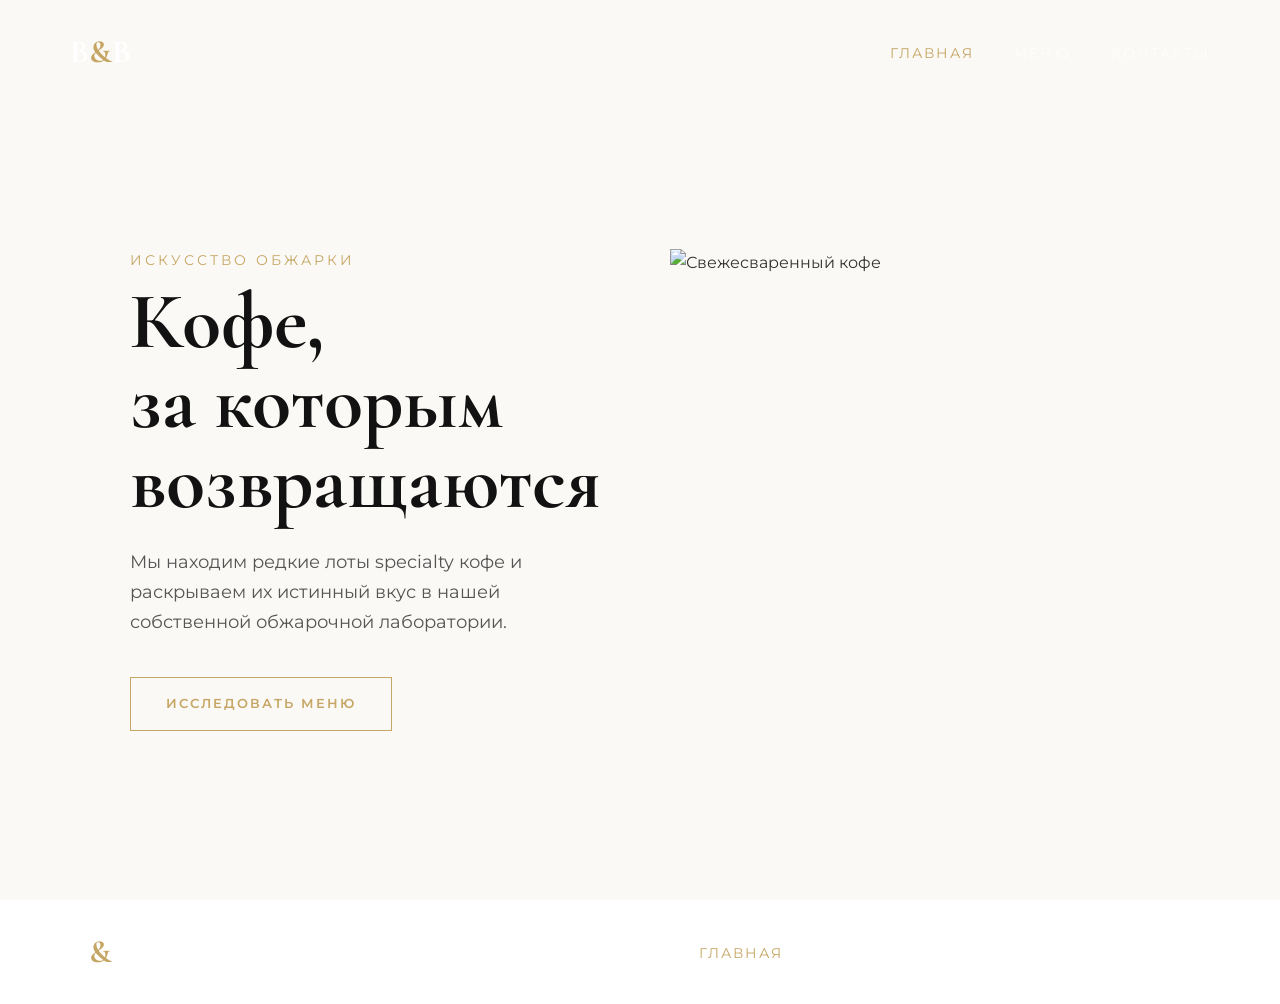
==== prjct_cofe/public/index.html @ 15b3157c "legacy-код загрузка учебного legacy-кода для последующего его изменения и переработки" ====
<!DOCTYPE html>
<html lang="ru">
<head>
    <meta charset="UTF-8">
    <meta name="viewport" content="width=device-width, initial-scale=1.0">
    <title>Beans & Brew | Specialty Coffee House</title>
    <link rel="preconnect" href="https://fonts.googleapis.com">
    <link rel="preconnect" href="https://fonts.gstatic.com" crossorigin>
    <link href="https://fonts.googleapis.com/css2?family=Cormorant+Garamond:wght@600;700&family=Montserrat:wght@300;400;600&display=swap" rel="stylesheet">
    <link rel="stylesheet" href="style.css">
</head>
<body>
    <header>
        <nav class="container">
            <a href="index.html" class="logo">B<span>&</span>B</a>
            <ul class="nav-links">
                <li><a href="index.html" class="active">Главная</a></li>
                <li><a href="menu.html">Меню</a></li>
                <li><a href="contact.html">Контакты</a></li>
            </ul>
        </nav>
    </header>

    <section class="hero-premium">
        <div class="container hero-split">
            <div class="hero-content">
                <span class="subtitle">Искусство обжарки</span>
                <h1>Кофе,<br> за которым<br> возвращаются</h1>
                <p>Мы находим редкие лоты specialty кофе и раскрываем их истинный вкус в нашей собственной обжарочной лаборатории.</p>
                <a href="menu.html" class="btn-premium">Исследовать меню</a>
            </div>
            <div class="hero-image-wrap">
                <img src="https://images.unsplash.com/photo-1595434091143-b375ace5d516?q=80&w=1000&auto=format&fit=crop" alt="Свежесваренный кофе" class="hero-img">
            </div>
        </div>
    </section>
    <header>
    <div class="container">
        <nav>
            <a href="index.html" class="logo">B<span>&</span>B</a>
            <ul class="nav-links">
                <li><a href="index.html" class="active">Главная</a></li>
                <li><a href="menu.html">Меню</a></li>
                <li><a href="contact.html">Контакты</a></li>
                <li><a href="admin-login.html">Админ-панель</a></li> <!-- Добавляем эту строку -->
            </ul>
        </nav>
    </div>
</header>

    <script src="script.js"></script>
</body>
</html>
---- prjct_cofe/public/style.css ----
:root {
    --bg-dark: #121212;     
    --bg-card: #1e1e1e;      
    --text-main: #e0e0e0;   
    --text-muted: #a0a0a0;
    --accent: #c6a664;       
    --accent-hover: #e0c990;
    --border: #333333;
    
  
    --font-heading: 'Cormorant Garamond', serif;
    --font-body: 'Montserrat', sans-serif;
}


* { margin: 0; padding: 0; box-sizing: border-box; }

body {
    font-family: var(--font-body);
    background-color: #fff; 
    color: #333;
    line-height: 1.7;
    -webkit-font-smoothing: antialiased;
}

body.dark-bg {
    background-color: var(--bg-dark);
    color: var(--text-main);
}

.container {
    max-width: 1200px;
    margin: 0 auto;
    padding: 0 30px;
}

header {
    background: transparent;
    padding: 25px 0;
    position: absolute; 
    width: 100%;
    z-index: 100;
}

body.dark-bg header, header.scrolled {
    position: fixed;
    background: rgba(18, 18, 18, 0.95);
    backdrop-filter: blur(5px);
    border-bottom: 1px solid var(--border);
    padding: 15px 0;
    transition: all 0.3s ease;
}

nav {
    display: flex;
    justify-content: space-between;
    align-items: center;
}

.logo {
    font-family: var(--font-heading);
    font-size: 2rem;
    font-weight: 700;
    text-decoration: none;
    color: #fff; 
}
.logo span { color: var(--accent); }

body.dark-bg .logo { color: #fff; }

.nav-links {
    list-style: none;
    display: flex;
    gap: 40px;
}

.nav-links a {
    text-decoration: none;
    color: rgba(255,255,255,0.8);
    font-size: 0.9rem;
    text-transform: uppercase;
    letter-spacing: 2px;
    font-weight: 400;
    transition: color 0.3s;
}

.nav-links a:hover, .nav-links a.active {
    color: var(--accent);
}

.subtitle {
    font-size: 0.85rem;
    text-transform: uppercase;
    letter-spacing: 3px;
    color: var(--accent);
    display: block;
    margin-bottom: 10px;
}

.section-title {
    font-family: var(--font-heading);
    font-size: 3.5rem;
    font-weight: 600;
    line-height: 1.1;
    margin-bottom: 30px;
}
.dark-bg .section-title { color: #fff; }

.btn-premium {
    display: inline-block;
    padding: 15px 35px;
    border: 1px solid var(--accent);
    color: var(--accent);
    text-decoration: none;
    text-transform: uppercase;
    letter-spacing: 2px;
    font-size: 0.8rem;
    font-weight: 600;
    transition: all 0.3s ease;
    background: transparent;
    cursor: pointer;
}

.btn-premium:hover {
    background: var(--accent);
    color: var(--bg-dark);
}

.hero-premium {
    height: 100vh;
    display: flex;
    align-items: center;
    overflow: hidden;
    position: relative;
    background: #fbf9f6; 
}

.hero-split {
    display: grid;
    grid-template-columns: 1fr 1fr;
    align-items: center;
    gap: 60px;
    padding-top: 80px; 
}

.hero-content h1 {
    font-family: var(--font-heading);
    font-size: 5rem;
    font-weight: 700;
    line-height: 1.0;
    margin-bottom: 25px;
    color: var(--bg-dark);
}

.hero-content p {
    color: #555;
    font-size: 1.1rem;
    margin-bottom: 40px;
    max-width: 480px;
}

.hero-image-wrap {
    position: relative;
    height: 100%;
}

.hero-img {
    width: 100%;
    height: 110vh; 
    object-fit: cover;
    object-position: center;
}

.page-content { padding: 150px 0 80px; } 

.text-center-block {
    text-align: center;
    max-width: 700px;
    margin: 0 auto 80px;
}

.menu-premium-grid {
    display: grid;
    grid-template-columns: 1fr 1fr; 
    gap: 30px 60px;
}

.menu-card {
    padding: 10px 0;
}

.menu-card-header {
    display: flex;
    justify-content: space-between;
    align-items: baseline;
    margin-bottom: 10px;
}

.menu-card h3 {
    font-family: var(--font-body);
    font-size: 1.1rem;
    font-weight: 600;
    color: #fff;
    white-space: nowrap;
}

.dots {
    flex-grow: 1;
    border-bottom: 1px dashed var(--border);
    margin: 0 15px;
}

.price {
    font-family: var(--font-heading);
    color: var(--accent);
    font-size: 1.4rem;
    font-weight: 700;
}

.menu-card p {
    color: var(--text-muted);
    font-size: 0.95rem;
    font-weight: 300;
}

.contact-wrap {
    display: grid;
    grid-template-columns: 1fr 1.5fr;
    gap: 80px;
    align-items: start;
}

.info-details { margin-top: 50px; }
.info-details p {
    font-size: 1.1rem;
    margin-bottom: 15px;
    color: var(--text-main);
}
.info-details .phone {
    font-size: 1.5rem;
    color: #fff;
    font-weight: 600;
    margin-top: 30px;
}

.premium-form .form-group {
    position: relative;
    margin-bottom: 30px;
}

.premium-form input,
.premium-form textarea {
    width: 100%;
    padding: 15px 0;
    background: transparent;
    border: none;
    border-bottom: 1px solid var(--border);
    color: #fff;
    font-family: var(--font-body);
    font-size: 1rem;
    transition: border-color 0.3s;
}

.premium-form input:focus,
.premium-form textarea:focus {
    outline: none;
    border-bottom-color: var(--accent);
}

.premium-form label {
    position: absolute;
    top: 15px;
    left: 0;
    color: var(--text-muted);
    pointer-events: none;
    transition: all 0.3s ease;
    font-size: 1rem;
}

.premium-form input:focus + label,
.premium-form input:not(:placeholder-shown) + label,
.premium-form textarea:focus + label,
.premium-form textarea:not(:placeholder-shown) + label {
    top: -10px;
    font-size: 0.75rem;
    color: var(--accent);
    text-transform: uppercase;
    letter-spacing: 1px;
}

@media (max-width: 992px) {
    .hero-split, .contact-wrap, .menu-premium-grid {
        grid-template-columns: 1fr;
        gap: 40px;
    }
    .hero-content h1 { font-size: 3.5rem; }
    .hero-img { height: 60vh; }
    .section-title { font-size: 2.5rem; }
}
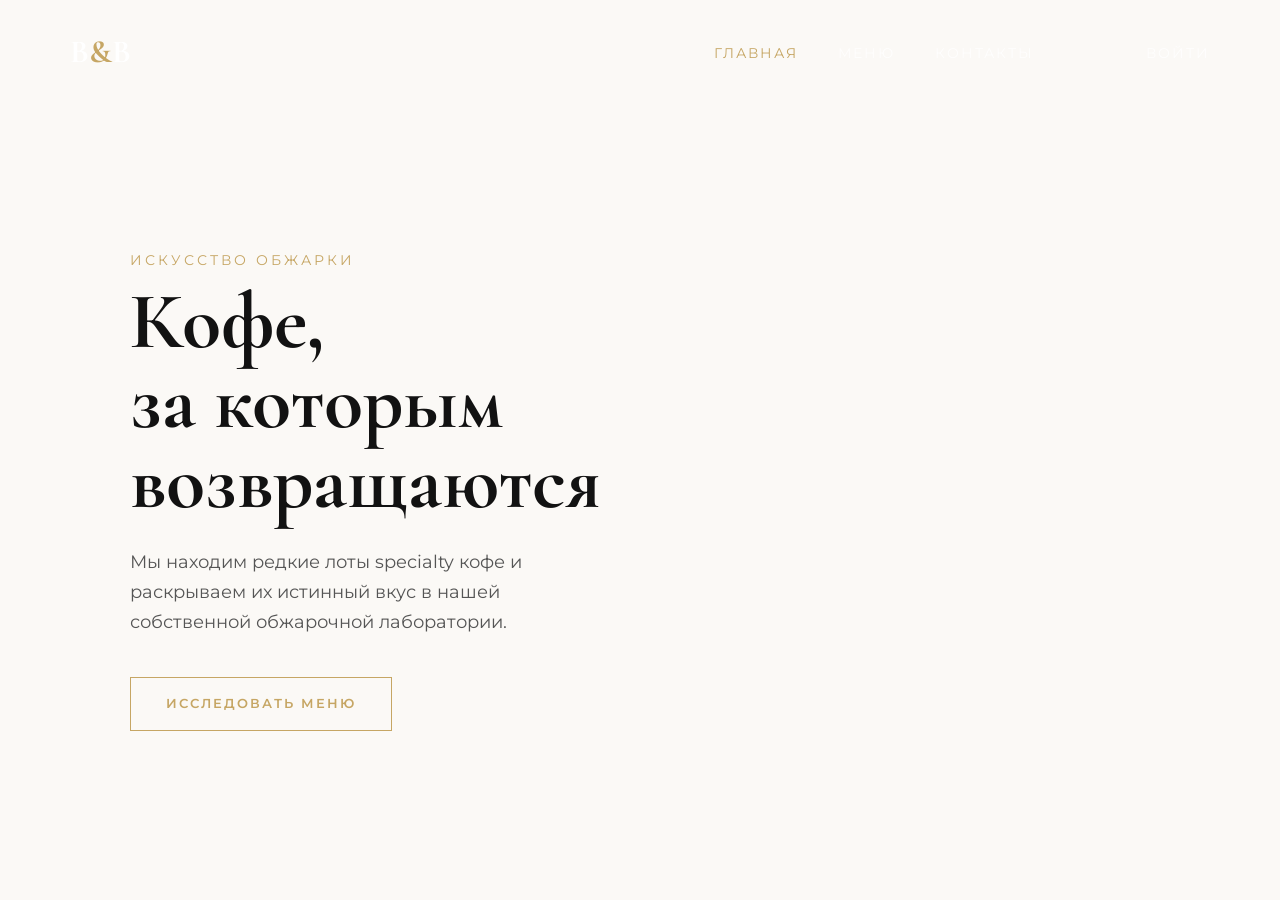
==== commit 2d3d1f2c: "Авторизация добавлена функция авторизации пользователя / проведены некоторые доработки" ====
--- a/prjct_cofe/public/index.html
+++ b/prjct_cofe/public/index.html
@@ -7,7 +7,7 @@
     <link rel="preconnect" href="https://fonts.googleapis.com">
     <link rel="preconnect" href="https://fonts.gstatic.com" crossorigin>
     <link href="https://fonts.googleapis.com/css2?family=Cormorant+Garamond:wght@600;700&family=Montserrat:wght@300;400;600&display=swap" rel="stylesheet">
-    <link rel="stylesheet" href="style.css">
+    <link rel="stylesheet" href="css/style.css">
 </head>
 <body>
     <header>
@@ -17,6 +17,8 @@
                 <li><a href="index.html" class="active">Главная</a></li>
                 <li><a href="menu.html">Меню</a></li>
                 <li><a href="contact.html">Контакты</a></li>
+                <span id="userStatus" style="margin-left: 1rem; color: #8B4513; font-weight: 600;"></span>
+                <li><a href="auth.html" id="authLink" style="margin-left: 1rem;">Личный кабинет</a></li>
             </ul>
         </nav>
     </header>
@@ -29,25 +31,35 @@
                 <p>Мы находим редкие лоты specialty кофе и раскрываем их истинный вкус в нашей собственной обжарочной лаборатории.</p>
                 <a href="menu.html" class="btn-premium">Исследовать меню</a>
             </div>
-            <div class="hero-image-wrap">
-                <img src="https://images.unsplash.com/photo-1595434091143-b375ace5d516?q=80&w=1000&auto=format&fit=crop" alt="Свежесваренный кофе" class="hero-img">
-            </div>
         </div>
     </section>
-    <header>
-    <div class="container">
-        <nav>
-            <a href="index.html" class="logo">B<span>&</span>B</a>
-            <ul class="nav-links">
-                <li><a href="index.html" class="active">Главная</a></li>
-                <li><a href="menu.html">Меню</a></li>
-                <li><a href="contact.html">Контакты</a></li>
-                <li><a href="admin-login.html">Админ-панель</a></li> <!-- Добавляем эту строку -->
-            </ul>
-        </nav>
-    </div>
-</header>
 
-    <script src="script.js"></script>
+    <script>
+        function checkUserStatus() {
+            const user = JSON.parse(localStorage.getItem('user-data') || 'null');
+            const token = localStorage.getItem('user-token');
+            
+            const userStatus = document.getElementById('userStatus');
+            const authLink = document.getElementById('authLink');
+            
+            if (user && token) {
+                userStatus.textContent = `👤 ${user.username}`;
+                authLink.textContent = 'Выйти';
+                authLink.onclick = (e) => {
+                    e.preventDefault();
+                    localStorage.removeItem('user-token');
+                    localStorage.removeItem('user-data');
+                    location.reload();
+                };
+            } else {
+                userStatus.textContent = '';
+                authLink.textContent = 'Войти';
+                authLink.href = 'auth.html';
+                authLink.onclick = null;
+            }
+        }
+        
+        document.addEventListener('DOMContentLoaded', checkUserStatus);
+    </script>
 </body>
 </html>
--- a/prjct_cofe/public/css/style.css
+++ b/prjct_cofe/public/css/style.css
@@ -0,0 +1,299 @@
+:root {
+    --bg-dark: #121212;     
+    --bg-card: #1e1e1e;      
+    --text-main: #e0e0e0;   
+    --text-muted: #a0a0a0;
+    --accent: #c6a664;       
+    --accent-hover: #e0c990;
+    --border: #333333;
+    
+  
+    --font-heading: 'Cormorant Garamond', serif;
+    --font-body: 'Montserrat', sans-serif;
+}
+
+
+* { margin: 0; padding: 0; box-sizing: border-box; }
+
+body {
+    font-family: var(--font-body);
+    background-color: #fff; 
+    color: #333;
+    line-height: 1.7;
+    -webkit-font-smoothing: antialiased;
+}
+
+body.dark-bg {
+    background-color: var(--bg-dark);
+    color: var(--text-main);
+}
+
+.container {
+    max-width: 1200px;
+    margin: 0 auto;
+    padding: 0 30px;
+}
+
+header {
+    background: transparent;
+    padding: 25px 0;
+    position: absolute; 
+    width: 100%;
+    z-index: 100;
+}
+
+body.dark-bg header, header.scrolled {
+    position: fixed;
+    background: rgba(18, 18, 18, 0.95);
+    backdrop-filter: blur(5px);
+    border-bottom: 1px solid var(--border);
+    padding: 15px 0;
+    transition: all 0.3s ease;
+}
+
+nav {
+    display: flex;
+    justify-content: space-between;
+    align-items: center;
+}
+
+.logo {
+    font-family: var(--font-heading);
+    font-size: 2rem;
+    font-weight: 700;
+    text-decoration: none;
+    color: #fff; 
+}
+.logo span { color: var(--accent); }
+
+body.dark-bg .logo { color: #fff; }
+
+.nav-links {
+    list-style: none;
+    display: flex;
+    gap: 40px;
+}
+
+.nav-links a {
+    text-decoration: none;
+    color: rgba(255,255,255,0.8);
+    font-size: 0.9rem;
+    text-transform: uppercase;
+    letter-spacing: 2px;
+    font-weight: 400;
+    transition: color 0.3s;
+}
+
+.nav-links a:hover, .nav-links a.active {
+    color: var(--accent);
+}
+
+.subtitle {
+    font-size: 0.85rem;
+    text-transform: uppercase;
+    letter-spacing: 3px;
+    color: var(--accent);
+    display: block;
+    margin-bottom: 10px;
+}
+
+.section-title {
+    font-family: var(--font-heading);
+    font-size: 3.5rem;
+    font-weight: 600;
+    line-height: 1.1;
+    margin-bottom: 30px;
+}
+.dark-bg .section-title { color: #fff; }
+
+.btn-premium {
+    display: inline-block;
+    padding: 15px 35px;
+    border: 1px solid var(--accent);
+    color: var(--accent);
+    text-decoration: none;
+    text-transform: uppercase;
+    letter-spacing: 2px;
+    font-size: 0.8rem;
+    font-weight: 600;
+    transition: all 0.3s ease;
+    background: transparent;
+    cursor: pointer;
+}
+
+.btn-premium:hover {
+    background: var(--accent);
+    color: var(--bg-dark);
+}
+
+.hero-premium {
+    height: 100vh;
+    display: flex;
+    align-items: center;
+    overflow: hidden;
+    position: relative;
+    background: #fbf9f6; 
+}
+
+.hero-split {
+    display: grid;
+    grid-template-columns: 1fr 1fr;
+    align-items: center;
+    gap: 60px;
+    padding-top: 80px; 
+}
+
+.hero-content h1 {
+    font-family: var(--font-heading);
+    font-size: 5rem;
+    font-weight: 700;
+    line-height: 1.0;
+    margin-bottom: 25px;
+    color: var(--bg-dark);
+}
+
+.hero-content p {
+    color: #555;
+    font-size: 1.1rem;
+    margin-bottom: 40px;
+    max-width: 480px;
+}
+
+.hero-image-wrap {
+    position: relative;
+    height: 100%;
+}
+
+.hero-img {
+    width: 100%;
+    height: 110vh; 
+    object-fit: cover;
+    object-position: center;
+}
+
+.page-content { padding: 150px 0 80px; } 
+
+.text-center-block {
+    text-align: center;
+    max-width: 700px;
+    margin: 0 auto 80px;
+}
+
+.menu-premium-grid {
+    display: grid;
+    grid-template-columns: 1fr 1fr; 
+    gap: 30px 60px;
+}
+
+.menu-card {
+    padding: 10px 0;
+}
+
+.menu-card-header {
+    display: flex;
+    justify-content: space-between;
+    align-items: baseline;
+    margin-bottom: 10px;
+}
+
+.menu-card h3 {
+    font-family: var(--font-body);
+    font-size: 1.1rem;
+    font-weight: 600;
+    color: #fff;
+    white-space: nowrap;
+}
+
+.dots {
+    flex-grow: 1;
+    border-bottom: 1px dashed var(--border);
+    margin: 0 15px;
+}
+
+.price {
+    font-family: var(--font-heading);
+    color: var(--accent);
+    font-size: 1.4rem;
+    font-weight: 700;
+}
+
+.menu-card p {
+    color: var(--text-muted);
+    font-size: 0.95rem;
+    font-weight: 300;
+}
+
+.contact-wrap {
+    display: grid;
+    grid-template-columns: 1fr 1.5fr;
+    gap: 80px;
+    align-items: start;
+}
+
+.info-details { margin-top: 50px; }
+.info-details p {
+    font-size: 1.1rem;
+    margin-bottom: 15px;
+    color: var(--text-main);
+}
+.info-details .phone {
+    font-size: 1.5rem;
+    color: #fff;
+    font-weight: 600;
+    margin-top: 30px;
+}
+
+.premium-form .form-group {
+    position: relative;
+    margin-bottom: 30px;
+}
+
+.premium-form input,
+.premium-form textarea {
+    width: 100%;
+    padding: 15px 0;
+    background: transparent;
+    border: none;
+    border-bottom: 1px solid var(--border);
+    color: #fff;
+    font-family: var(--font-body);
+    font-size: 1rem;
+    transition: border-color 0.3s;
+}
+
+.premium-form input:focus,
+.premium-form textarea:focus {
+    outline: none;
+    border-bottom-color: var(--accent);
+}
+
+.premium-form label {
+    position: absolute;
+    top: 15px;
+    left: 0;
+    color: var(--text-muted);
+    pointer-events: none;
+    transition: all 0.3s ease;
+    font-size: 1rem;
+}
+
+.premium-form input:focus + label,
+.premium-form input:not(:placeholder-shown) + label,
+.premium-form textarea:focus + label,
+.premium-form textarea:not(:placeholder-shown) + label {
+    top: -10px;
+    font-size: 0.75rem;
+    color: var(--accent);
+    text-transform: uppercase;
+    letter-spacing: 1px;
+}
+
+@media (max-width: 992px) {
+    .hero-split, .contact-wrap, .menu-premium-grid {
+        grid-template-columns: 1fr;
+        gap: 40px;
+    }
+    .hero-content h1 { font-size: 3.5rem; }
+    .hero-img { height: 60vh; }
+    .section-title { font-size: 2.5rem; }
+}
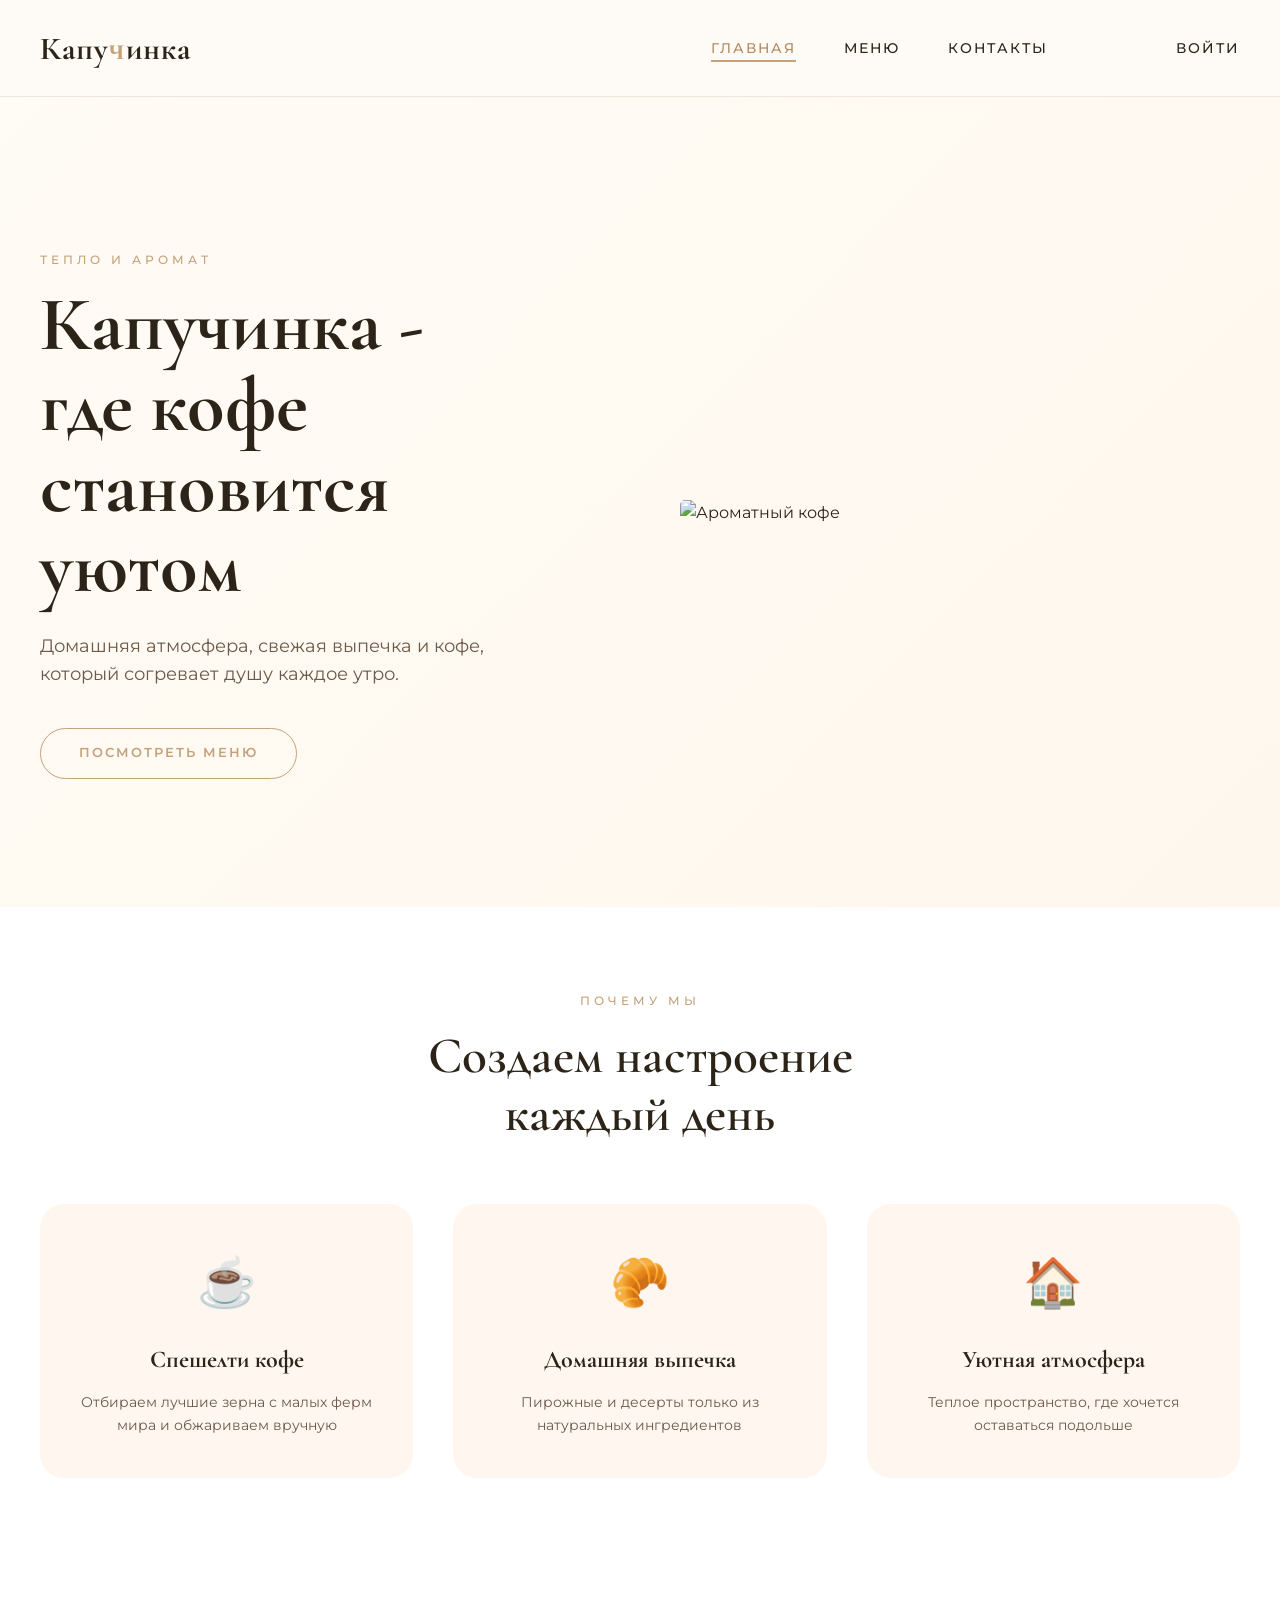
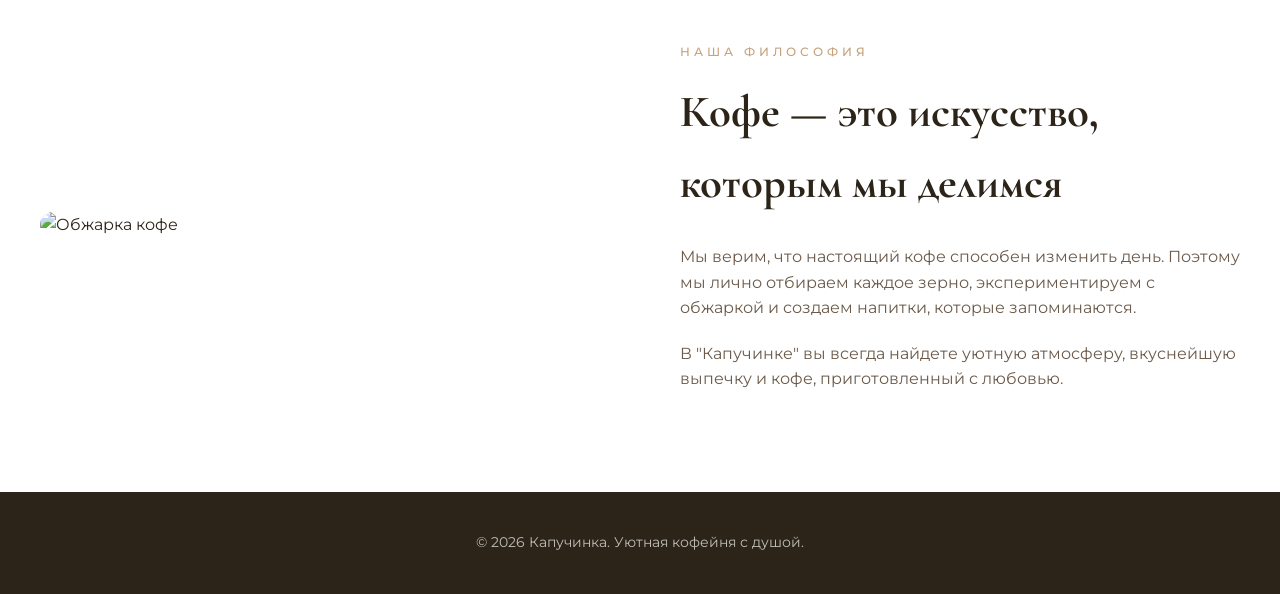
==== commit 704da5f6: "Файл-менеджмент Файл-менеджмент / разработка контактной формы / изменение дизайна главной страницы" ====
--- a/prjct_cofe/public/index.html
+++ b/prjct_cofe/public/index.html
@@ -3,16 +3,16 @@
 <head>
     <meta charset="UTF-8">
     <meta name="viewport" content="width=device-width, initial-scale=1.0">
-    <title>Beans & Brew | Specialty Coffee House</title>
+    <title>Капучинка | Уютная кофейня</title>
     <link rel="preconnect" href="https://fonts.googleapis.com">
     <link rel="preconnect" href="https://fonts.gstatic.com" crossorigin>
-    <link href="https://fonts.googleapis.com/css2?family=Cormorant+Garamond:wght@600;700&family=Montserrat:wght@300;400;600&display=swap" rel="stylesheet">
-    <link rel="stylesheet" href="css/style.css">
+    <link href="https://fonts.googleapis.com/css2?family=Cormorant+Garamond:wght@600;700&family=Montserrat:wght@300;400;500;600&display=swap" rel="stylesheet">
+    <link rel="stylesheet" href="css/cofe.css">
 </head>
 <body>
     <header>
         <nav class="container">
-            <a href="index.html" class="logo">B<span>&</span>B</a>
+            <a href="#" class="logo">Капу<span>ч</span>инка</a>
             <ul class="nav-links">
                 <li><a href="index.html" class="active">Главная</a></li>
                 <li><a href="menu.html">Меню</a></li>
@@ -22,44 +22,41 @@
             </ul>
         </nav>
     </header>
-
-    <section class="hero-premium">
-        <div class="container hero-split">
-            <div class="hero-content">
-                <span class="subtitle">Искусство обжарки</span>
-                <h1>Кофе,<br> за которым<br> возвращаются</h1>
-                <p>Мы находим редкие лоты specialty кофе и раскрываем их истинный вкус в нашей собственной обжарочной лаборатории.</p>
-                <a href="menu.html" class="btn-premium">Исследовать меню</a>
+    <main>
+        <section class="hero">
+            <div class="container hero-grid">
+                <div class="hero-content">
+                    <span class="subtitle">Тепло и аромат</span>
+                    <h1>Капучинка - <br> где кофе<br> становится уютом</h1>
+                    <p>Домашняя атмосфера, свежая выпечка и кофе, который согревает душу каждое утро.</p>
+                    <a href="#menu" class="btn-primary">Посмотреть меню</a>
+                </div>
+                <div class="hero-image">
+                    <img src="https://pngicon.ru/file/uploads/kofe.png" alt="Ароматный кофе">
+                </div>
             </div>
-        </div>
-    </section>
-
-    <script>
-        function checkUserStatus() {
-            const user = JSON.parse(localStorage.getItem('user-data') || 'null');
-            const token = localStorage.getItem('user-token');
-            
-            const userStatus = document.getElementById('userStatus');
-            const authLink = document.getElementById('authLink');
-            
-            if (user && token) {
-                userStatus.textContent = `👤 ${user.username}`;
-                authLink.textContent = 'Выйти';
-                authLink.onclick = (e) => {
-                    e.preventDefault();
-                    localStorage.removeItem('user-token');
-                    localStorage.removeItem('user-data');
-                    location.reload();
-                };
-            } else {
-                userStatus.textContent = '';
-                authLink.textContent = 'Войти';
-                authLink.href = 'auth.html';
-                authLink.onclick = null;
-            }
-        }
-        
-        document.addEventListener('DOMContentLoaded', checkUserStatus);
-    </script>
+        </section>
+        <section class="features">
+            <div class="container">
+                <div class="section-header">
+                    <span class="subtitle">Почему мы</span>
+                    <h2 class="section-title">Создаем настроение<br>каждый день</h2>
+                </div>
+                <div class="features-grid">
+                    <div class="feature-card"><div class="feature-icon">☕</div><h3>Спешелти кофе</h3><p>Отбираем лучшие зерна с малых ферм мира и обжариваем вручную</p></div>
+                    <div class="feature-card"><div class="feature-icon">🥐</div><h3>Домашняя выпечка</h3><p>Пирожные и десерты только из натуральных ингредиентов</p></div>
+                    <div class="feature-card"><div class="feature-icon">🏠</div><h3>Уютная атмосфера</h3><p>Теплое пространство, где хочется оставаться подольше</p></div>
+                </div>
+            </div>
+        </section>
+        <section class="about">
+            <div class="container about-grid">
+                <div class="about-image"><img src="https://png.klev.club/uploads/posts/2024-03/png-klev-club-p-kofeinie-zerna-png-3.png" alt="Обжарка кофе"></div>
+                <div class="about-content"><span class="subtitle">Наша философия</span><h2>Кофе — это искусство, которым мы делимся</h2><p>Мы верим, что настоящий кофе способен изменить день. Поэтому мы лично отбираем каждое зерно, экспериментируем с обжаркой и создаем напитки, которые запоминаются.</p><p>В "Капучинке" вы всегда найдете уютную атмосферу, вкуснейшую выпечку и кофе, приготовленный с любовью.</p></div>
+            </div>
+        </section>
+    </main>
+    <footer><div class="container"><p>© 2026 Капучинка. Уютная кофейня с душой.</p></div></footer>
+    <script src="../cofe_backend/js/user-status.js"></script>
 </body>
 </html>
--- a/prjct_cofe/public/css/cofe.css
+++ b/prjct_cofe/public/css/cofe.css
@@ -0,0 +1,655 @@
+/*! Исправленная версия с учётом браузерной совместимости */
+* {
+    margin: 0;
+    padding: 0;
+    box-sizing: border-box;
+}
+
+html {
+    scroll-padding-top: 100px; /* для якорных ссылок */
+    scroll-behavior: smooth;
+}
+
+body {
+    font-family: 'Montserrat', sans-serif;
+    background: #fefaf5;
+    color: #2c2418;
+    line-height: 1.6;
+    -webkit-text-size-adjust: 100%; /* запрет масштабирования шрифта на мобильных */
+}
+
+:root {
+    --bg-light: #fefaf5;
+    --bg-card: #ffffff;
+    --bg-warm: #fff7ef;
+    --text-dark: #2c2418;
+    --text-soft: #6b5a4a;
+    --accent: #c4a27a;
+    --accent-dark: #b28b60;
+    --accent-light: #e8d9cc;
+    --border-light: #f0e5da;
+    --shadow-sm: 0 4px 20px rgba(0, 0, 0, 0.03);
+    --shadow-md: 0 8px 30px rgba(0, 0, 0, 0.08);
+    --transition: all 0.4s cubic-bezier(0.2, 0.9, 0.4, 1.1);
+    --font-heading: 'Cormorant Garamond', serif;
+    --font-body: 'Montserrat', sans-serif;
+}
+
+.container {
+    max-width: 1280px;
+    margin: 0 auto;
+    padding: 0 40px;
+}
+
+.subtitle {
+    font-size: 0.75rem;
+    text-transform: uppercase;
+    letter-spacing: 4px;
+    color: var(--accent);
+    font-weight: 500;
+    margin-bottom: 16px;
+    display: inline-block;
+}
+
+.section-title {
+    font-family: var(--font-heading);
+    font-size: 3.2rem;
+    font-weight: 600;
+    line-height: 1.15;
+    color: var(--text-dark);
+    margin-bottom: 20px;
+}
+
+/* header */
+header {
+    position: sticky;
+    top: 0;
+    background: rgba(254, 250, 245, 0.96);
+    backdrop-filter: blur(12px);
+    -webkit-backdrop-filter: blur(12px); /* для Firefox */
+    padding: 20px 0;
+    z-index: 1000;
+    border-bottom: 1px solid var(--border-light);
+}
+
+nav {
+    display: flex;
+    justify-content: space-between;
+    align-items: center;
+    flex-wrap: wrap;
+    gap: 20px;
+}
+
+.logo {
+    font-family: var(--font-heading);
+    font-size: 2rem;
+    font-weight: 700;
+    color: var(--text-dark);
+    text-decoration: none;
+    letter-spacing: 1px;
+}
+
+.logo span {
+    color: var(--accent);
+    font-size: 2.2rem;
+}
+
+.nav-links {
+    display: flex;
+    gap: 48px;
+    list-style: none;
+}
+
+.nav-links a {
+    text-decoration: none;
+    color: var(--text-dark);
+    font-size: 0.85rem;
+    font-weight: 500;
+    text-transform: uppercase;
+    letter-spacing: 2px;
+    transition: var(--transition);
+    position: relative;
+    padding-bottom: 6px;
+}
+
+.nav-links a::after {
+    content: '';
+    position: absolute;
+    bottom: 0;
+    left: 0;
+    width: 0;
+    height: 2px;
+    background: var(--accent);
+    transition: width 0.3s ease;
+}
+
+.nav-links a:hover::after,
+.nav-links a.active::after {
+    width: 100%;
+}
+
+.nav-links a:hover,
+.nav-links a.active {
+    color: var(--accent-dark);
+}
+
+/* buttons */
+.btn-primary {
+    display: inline-block;
+    padding: 14px 38px;
+    border: 1.5px solid var(--accent);
+    background: transparent;
+    color: var(--accent);
+    font-family: var(--font-body);
+    font-size: 0.8rem;
+    font-weight: 600;
+    text-transform: uppercase;
+    letter-spacing: 2px;
+    text-decoration: none;
+    cursor: pointer;
+    transition: var(--transition);
+    border-radius: 50px;
+}
+
+.btn-primary:hover {
+    background: var(--accent);
+    color: #fff;
+    transform: translateY(-2px);
+    box-shadow: 0 8px 20px rgba(196, 162, 122, 0.25);
+}
+
+/* hero */
+.hero {
+    padding: 80px 0 60px;
+    min-height: 90vh;
+    display: flex;
+    align-items: center;
+    background: linear-gradient(135deg, #fffbf5, #fef7ed);
+}
+
+.hero-grid {
+    display: grid;
+    grid-template-columns: 1fr 1fr;
+    gap: 80px;
+    align-items: center;
+}
+
+.hero-content h1 {
+    font-family: var(--font-heading);
+    font-size: 4.8rem;
+    font-weight: 700;
+    line-height: 1.05;
+    color: var(--text-dark);
+    margin-bottom: 24px;
+}
+
+.hero-content p {
+    color: var(--text-soft);
+    font-size: 1.1rem;
+    margin-bottom: 40px;
+    max-width: 480px;
+}
+
+.hero-image {
+    border-radius: 5px;
+    overflow: hidden;
+    box-shadow:#e8d9cc;
+}
+
+.hero-image img {
+    width: 100%;
+    height: auto;
+    display: block;
+    transition: transform 0.5s ease;
+}
+
+
+/* features */
+.features {
+    padding: 80px 0;
+    background: #fff;
+}
+
+.features-grid {
+    display: grid;
+    grid-template-columns: repeat(3, 1fr);
+    gap: 40px;
+    margin-top: 60px;
+}
+
+.feature-card {
+    text-align: center;
+    padding: 40px 24px;
+    background: var(--bg-warm);
+    border-radius: 24px;
+    transition: var(--transition);
+}
+
+.feature-card:hover {
+    transform: translateY(-8px);
+    box-shadow: var(--shadow-md);
+}
+
+.feature-icon {
+    font-size: 3rem;
+    margin-bottom: 20px;
+}
+
+.feature-card h3 {
+    font-family: var(--font-heading);
+    font-size: 1.5rem;
+    margin-bottom: 12px;
+}
+
+.feature-card p {
+    color: var(--text-soft);
+    font-size: 0.9rem;
+}
+
+/* menu */
+.menu-section {
+    padding: 80px 0;
+    background: var(--bg-warm);
+}
+
+.section-header {
+    text-align: center;
+    margin-bottom: 60px;
+}
+
+.menu-tabs {
+    display: flex;
+    justify-content: center;
+    gap: 20px;
+    margin-bottom: 60px;
+    flex-wrap: wrap;
+}
+
+.tab-btn {
+    padding: 12px 32px;
+    background: transparent;
+    border: 1px solid var(--accent-light);
+    color: var(--text-soft);
+    font-family: var(--font-body);
+    font-size: 0.9rem;
+    font-weight: 500;
+    cursor: pointer;
+    transition: var(--transition);
+    border-radius: 50px;
+}
+
+.tab-input {
+    display: none;
+}
+
+/* CSS-only tabs */
+#tab-all:checked ~ .menu-tabs label[for="tab-all"],
+#tab-coffee:checked ~ .menu-tabs label[for="tab-coffee"],
+#tab-pastry:checked ~ .menu-tabs label[for="tab-pastry"] {
+    background: var(--accent);
+    border-color: var(--accent);
+    color: #fff;
+}
+
+#tab-all:checked ~ .menu-grid .menu-item {
+    display: block;
+}
+
+#tab-coffee:checked ~ .menu-grid .menu-item.coffee {
+    display: block;
+}
+
+#tab-coffee:checked ~ .menu-grid .menu-item.pastry {
+    display: none;
+}
+
+#tab-pastry:checked ~ .menu-grid .menu-item.coffee {
+    display: none;
+}
+
+#tab-pastry:checked ~ .menu-grid .menu-item.pastry {
+    display: block;
+}
+
+.menu-grid {
+    display: grid;
+    grid-template-columns: repeat(auto-fill, minmax(320px, 1fr));
+    gap: 40px;
+}
+
+.menu-item {
+    background: var(--bg-card);
+    border-radius: 24px;
+    overflow: hidden;
+    transition: var(--transition);
+    box-shadow: var(--shadow-sm);
+    cursor: pointer;
+    position: relative;
+}
+
+.menu-item:hover {
+    transform: translateY(-6px);
+    box-shadow: var(--shadow-md);
+}
+
+.menu-item-img {
+    width: 100%;
+    height: 220px;
+    object-fit: cover;
+}
+
+.menu-item-info {
+    padding: 24px;
+}
+
+.menu-item-header {
+    display: flex;
+    justify-content: space-between;
+    align-items: baseline;
+    margin-bottom: 12px;
+}
+
+.menu-item-header h3 {
+    font-family: var(--font-heading);
+    font-size: 1.3rem;
+    font-weight: 600;
+}
+
+.price {
+    font-family: var(--font-heading);
+    font-size: 1.3rem;
+    font-weight: 700;
+    color: var(--accent);
+}
+
+.menu-item-desc {
+    color: var(--text-soft);
+    font-size: 0.85rem;
+    line-height: 1.5;
+}
+
+.menu-item-hover {
+    position: absolute;
+    top: 0;
+    left: 0;
+    right: 0;
+    bottom: 0;
+    background: rgba(196, 162, 122, 0.95);
+    backdrop-filter: blur(4px);
+    -webkit-backdrop-filter: blur(4px); /* Firefox */
+    display: flex;
+    flex-direction: column;
+    justify-content: center;
+    align-items: center;
+    padding: 24px;
+    opacity: 0;
+    transition: opacity 0.3s ease;
+    border-radius: 24px;
+    text-align: center;
+    pointer-events: none;
+}
+
+.menu-item:hover .menu-item-hover {
+    opacity: 1;
+}
+
+.menu-item-hover h4 {
+    color: #fff;
+    font-family: var(--font-heading);
+    font-size: 1.4rem;
+    margin-bottom: 12px;
+}
+
+.menu-item-hover .hover-price {
+    color: #fff;
+    font-size: 1.8rem;
+    font-weight: 700;
+    margin-bottom: 16px;
+}
+
+.menu-item-hover .hover-desc {
+    color: rgba(255, 255, 255, 0.9);
+    font-size: 0.9rem;
+    margin-bottom: 20px;
+}
+
+.hover-order {
+    background: #fff;
+    color: var(--accent);
+    padding: 10px 28px;
+    border-radius: 50px;
+    font-weight: 600;
+    font-size: 0.8rem;
+    text-transform: uppercase;
+    letter-spacing: 1px;
+    transition: var(--transition);
+}
+
+.menu-item:hover .hover-order {
+    background: var(--text-dark);
+    color: #fff;
+}
+
+/* about */
+.about {
+    padding: 80px 0;
+    background: #fff;
+}
+
+.about-grid {
+    display: grid;
+    grid-template-columns: 1fr 1fr;
+    gap: 80px;
+    align-items: center;
+}
+
+.about-image {
+    border-radius: 24px;
+    overflow: hidden;
+    box-shadow:#fef7ed;
+}
+
+.about-image img {
+    width: 100%;
+    height: auto;
+    display: block;
+}
+
+.about-content h2 {
+    font-family: var(--font-heading);
+    font-size: 2.8rem;
+    margin-bottom: 24px;
+}
+
+.about-content p {
+    color: var(--text-soft);
+    margin-bottom: 20px;
+}
+
+/* contact */
+.contact {
+    padding: 80px 0;
+    background: var(--bg-warm);
+}
+
+.contact-grid {
+    display: grid;
+    grid-template-columns: 1fr 1fr;
+    gap: 80px;
+}
+
+.contact-info h2 {
+    font-family: var(--font-heading);
+    font-size: 2.8rem;
+    margin-bottom: 32px;
+}
+
+.contact-details {
+    margin-top: 40px;
+}
+
+.contact-item {
+    display: flex;
+    align-items: center;
+    gap: 16px;
+    margin-bottom: 24px;
+}
+
+.contact-icon {
+    font-size: 1.5rem;
+}
+
+.contact-item p {
+    color: var(--text-soft);
+}
+
+.contact-item .phone {
+    font-size: 1.3rem;
+    color: var(--accent);
+    font-weight: 600;
+    font-family: var(--font-heading);
+}
+
+.contact-form {
+    background: var(--bg-card);
+    padding: 40px;
+    border-radius: 24px;
+    box-shadow: var(--shadow-sm);
+}
+
+.form-group {
+    margin-bottom: 28px;
+    position: relative;
+}
+
+.form-group input,
+.form-group textarea {
+    width: 100%;
+    padding: 14px 0 8px;
+    border: none;
+    border-bottom: 1.5px solid var(--border-light);
+    background: transparent;
+    font-family: var(--font-body);
+    font-size: 1rem;
+    color: var(--text-dark);
+    transition: border-color 0.3s;
+}
+
+.form-group input:focus,
+.form-group textarea:focus {
+    outline: none;
+    border-bottom-color: var(--accent);
+}
+
+.form-group label {
+    position: absolute;
+    left: 0;
+    top: 12px;
+    color: var(--text-soft);
+    font-size: 0.9rem;
+    transition: all 0.3s;
+    pointer-events: none;
+}
+
+.form-group input:focus ~ label,
+.form-group input:not(:placeholder-shown) ~ label,
+.form-group textarea:focus ~ label,
+.form-group textarea:not(:placeholder-shown) ~ label {
+    top: -12px;
+    font-size: 0.7rem;
+    color: var(--accent);
+    text-transform: uppercase;
+    letter-spacing: 1px;
+}
+
+/* footer */
+footer {
+    background: var(--text-dark);
+    color: rgba(255, 255, 255, 0.7);
+    padding: 40px 0;
+    text-align: center;
+}
+
+footer p {
+    font-size: 0.85rem;
+}
+
+/* responsive */
+@media (max-width: 1024px) {
+    .container {
+        padding: 0 30px;
+    }
+    .hero-content h1 {
+        font-size: 3.8rem;
+    }
+    .section-title {
+        font-size: 2.8rem;
+    }
+}
+
+@media (max-width: 768px) {
+    .container {
+        padding: 0 24px;
+    }
+    .hero-grid,
+    .features-grid,
+    .about-grid,
+    .contact-grid {
+        grid-template-columns: 1fr;
+        gap: 48px;
+    }
+    .hero {
+        padding: 60px 0 40px;
+    }
+    .hero-content h1 {
+        font-size: 3rem;
+    }
+    .section-title {
+        font-size: 2.2rem;
+    }
+    .nav-links {
+        gap: 28px;
+    }
+    .logo {
+        font-size: 1.6rem;
+    }
+    .features-grid {
+        grid-template-columns: 1fr;
+    }
+    .menu-grid {
+        grid-template-columns: 1fr;
+    }
+    .btn-primary {
+        width: 100%;
+        text-align: center;
+    }
+}
+
+@media (max-width: 480px) {
+    nav {
+        flex-direction: column;
+        text-align: center;
+    }
+    .nav-links {
+        gap: 24px;
+        flex-wrap: wrap;
+        justify-content: center;
+    }
+    .hero-content h1 {
+        font-size: 2.5rem;
+    }
+    .btn-primary {
+        padding: 12px 28px;
+    }
+    .contact-form {
+        padding: 28px;
+    }
+}
+
+/* улучшение доступности */
+.btn-primary:focus-visible,
+.tab-btn:focus-visible,
+.hover-order:focus-visible {
+    outline: 2px solid var(--accent);
+    outline-offset: 2px;
+}
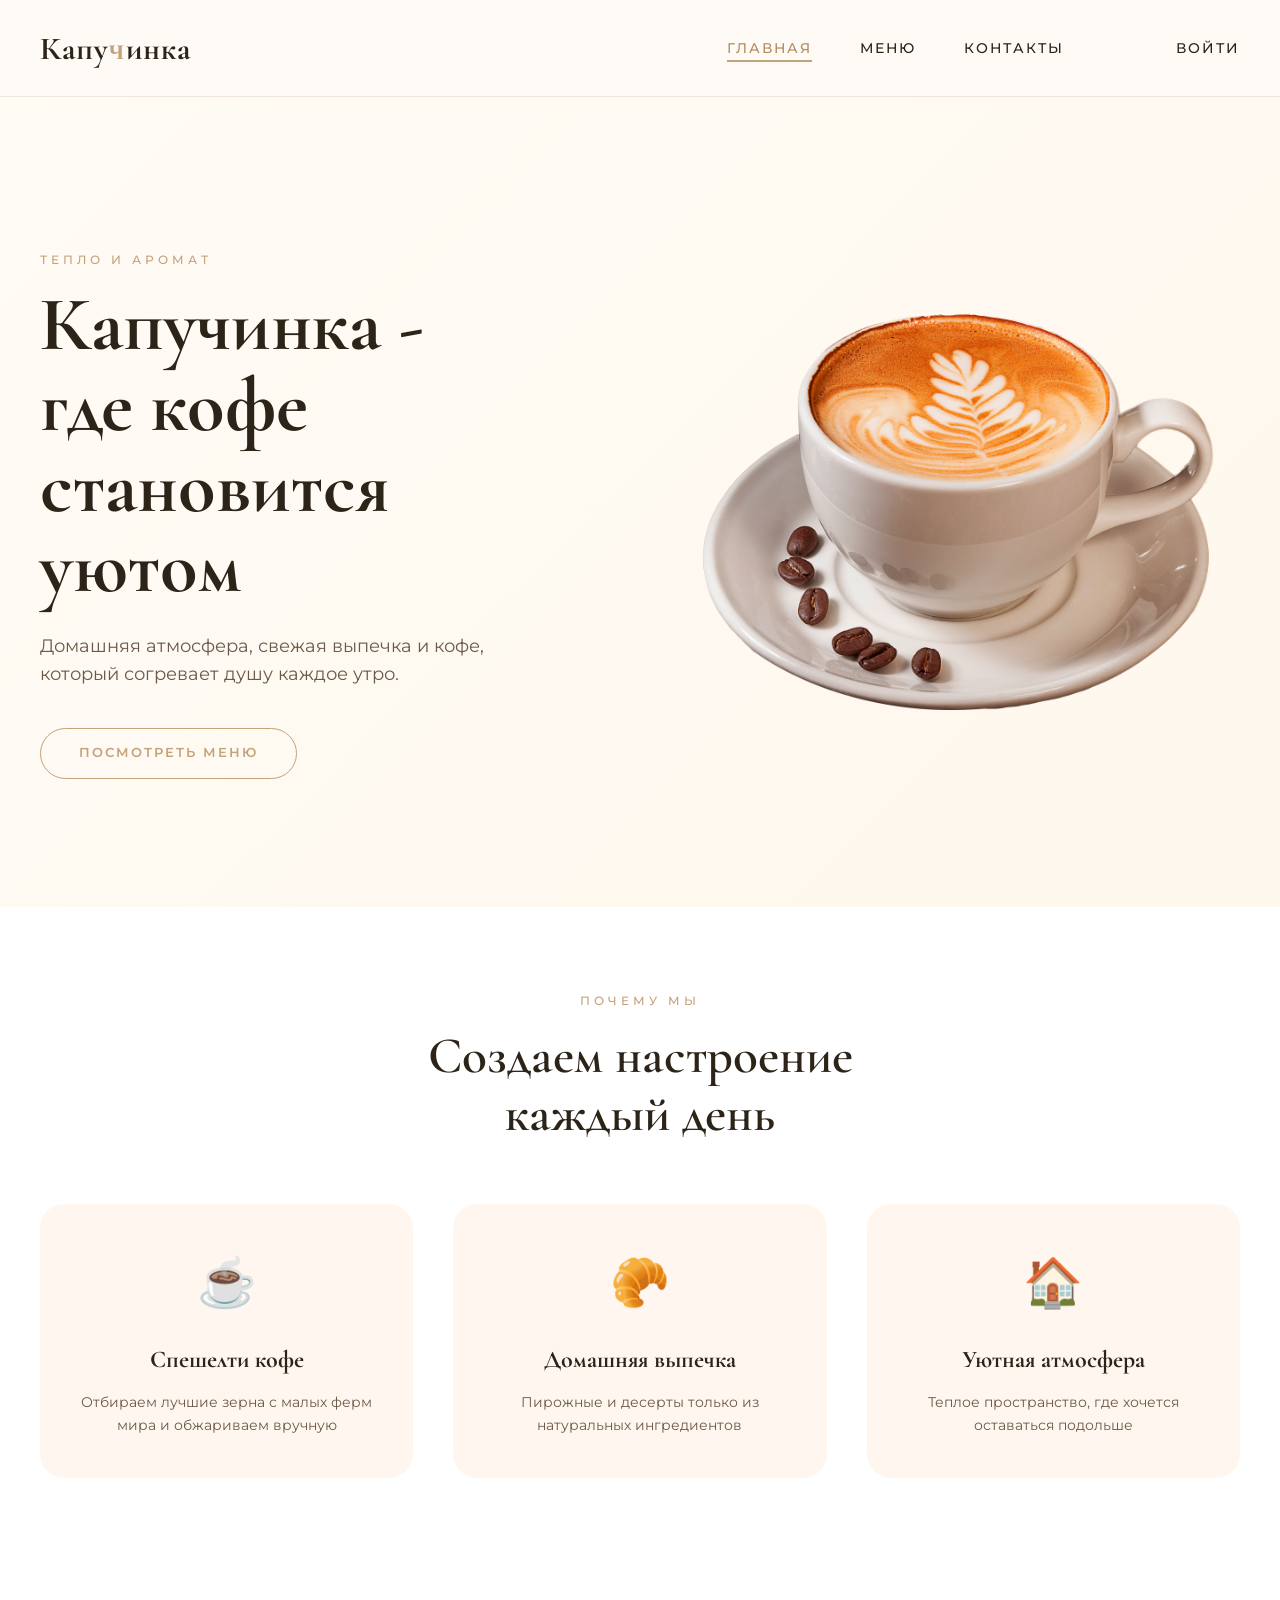
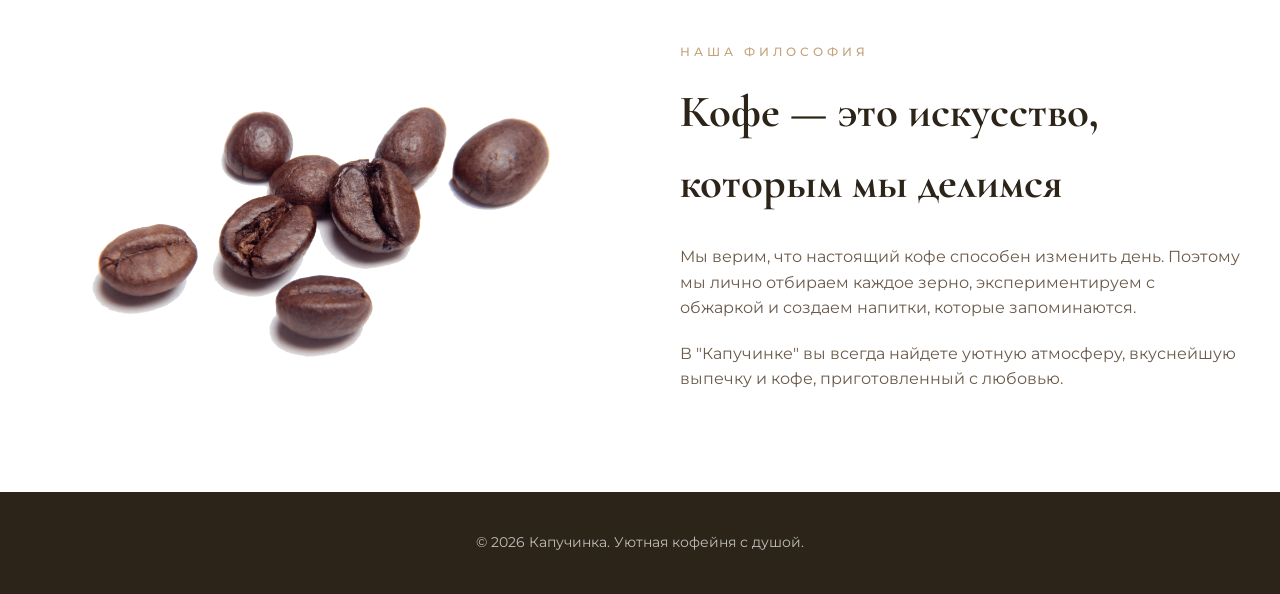
==== commit e8b46b83: "Поправки Завершение дизайна главных страниц / некоторые поправки" ====
--- a/prjct_cofe/public/index.html
+++ b/prjct_cofe/public/index.html
@@ -18,7 +18,7 @@
                 <li><a href="menu.html">Меню</a></li>
                 <li><a href="contact.html">Контакты</a></li>
                 <span id="userStatus" style="margin-left: 1rem; color: #8B4513; font-weight: 600;"></span>
-                <li><a href="auth.html" id="authLink" style="margin-left: 1rem;">Личный кабинет</a></li>
+                <li><a href="auth.html" id="authLink">Войти</a></li>
             </ul>
         </nav>
     </header>
@@ -29,10 +29,10 @@
                     <span class="subtitle">Тепло и аромат</span>
                     <h1>Капучинка - <br> где кофе<br> становится уютом</h1>
                     <p>Домашняя атмосфера, свежая выпечка и кофе, который согревает душу каждое утро.</p>
-                    <a href="#menu" class="btn-primary">Посмотреть меню</a>
+                    <a href="menu.html" class="btn-primary">Посмотреть меню</a>
                 </div>
                 <div class="hero-image">
-                    <img src="https://pngicon.ru/file/uploads/kofe.png" alt="Ароматный кофе">
+                    <img src="img/kofe.png" alt="Ароматный кофе">
                 </div>
             </div>
         </section>
@@ -51,7 +51,7 @@
         </section>
         <section class="about">
             <div class="container about-grid">
-                <div class="about-image"><img src="https://png.klev.club/uploads/posts/2024-03/png-klev-club-p-kofeinie-zerna-png-3.png" alt="Обжарка кофе"></div>
+                <div class="about-image"><img src="img/cofe_zerna.png" alt="Обжарка кофе"></div>
                 <div class="about-content"><span class="subtitle">Наша философия</span><h2>Кофе — это искусство, которым мы делимся</h2><p>Мы верим, что настоящий кофе способен изменить день. Поэтому мы лично отбираем каждое зерно, экспериментируем с обжаркой и создаем напитки, которые запоминаются.</p><p>В "Капучинке" вы всегда найдете уютную атмосферу, вкуснейшую выпечку и кофе, приготовленный с любовью.</p></div>
             </div>
         </section>
--- a/prjct_cofe/public/css/cofe.css
+++ b/prjct_cofe/public/css/cofe.css
@@ -652,4 +652,29 @@
 .hover-order:focus-visible {
     outline: 2px solid var(--accent);
     outline-offset: 2px;
-}+}
+
+@keyframes fadeIn {
+            from {
+                opacity: 0;
+                transform: translateY(10px);
+            }
+            to {
+                opacity: 1;
+                transform: translateY(0);
+            }
+        }
+
+        .tab-btn.active {
+            background: var(--accent);
+            border-color: var(--accent);
+            color: #fff;
+        }
+
+        .tab-btn {
+            transition: all 0.3s ease;
+        }
+
+        .menu-item {
+            transition: opacity 0.3s ease, transform 0.3s ease;
+        }
